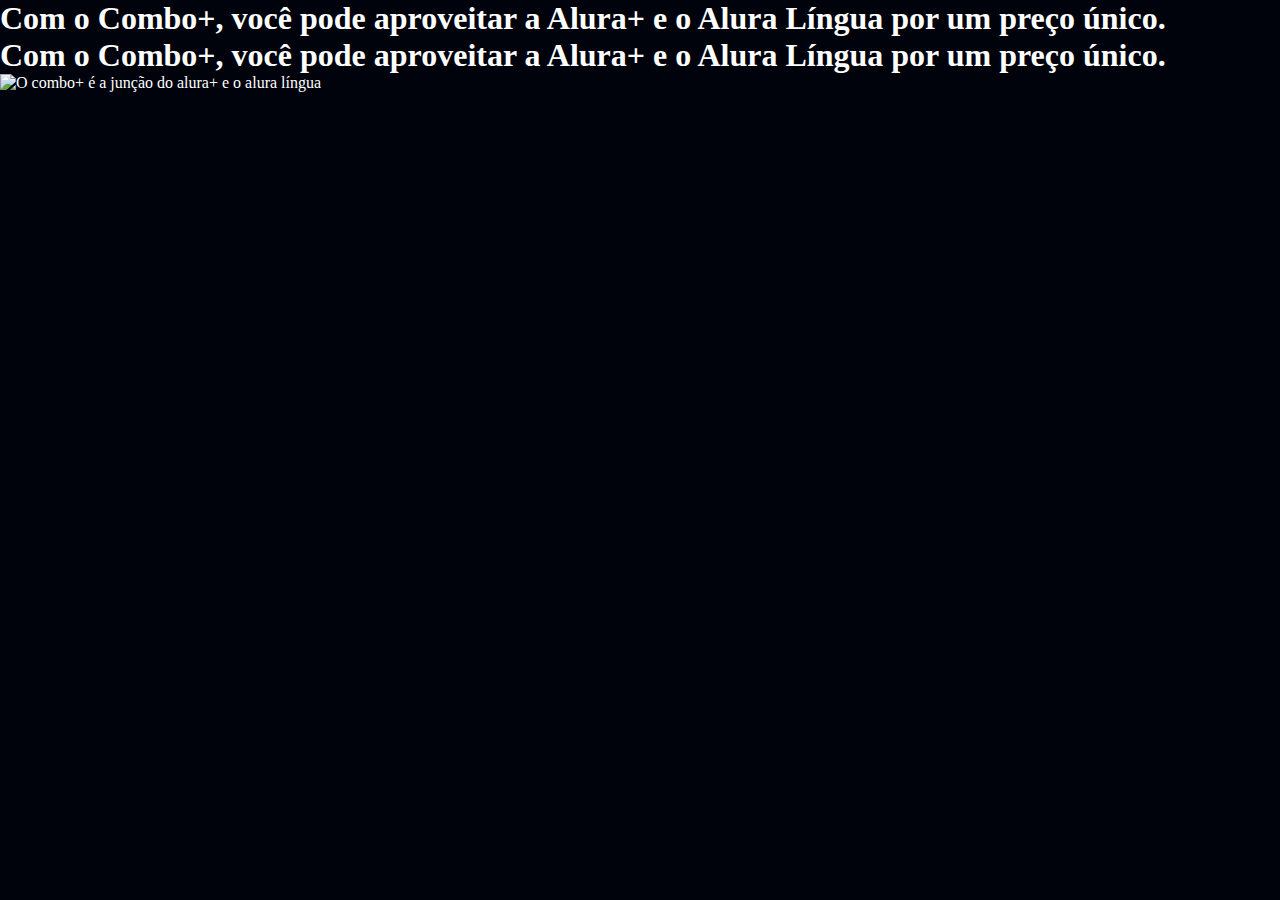
==== index.html @ abab0ed8 "dddd" ====
<!DOCTYPE html>
<html>

<head>
    <title>Alura Plus</title>
    <meta charset="UTF-8">
    <meta name="viewport" content="width=device-width, initial-scale=1">
    <link rel="stylesheet" href="styles.css">
</head>

<body>

</body>

</html>
<body>
    <h1>Com o Combo+, você pode aproveitar a Alura+ e o Alura Língua por um preço único.</h1>
</body>
<body>
    <h1>Com o Combo+, você pode aproveitar a Alura+ e o Alura Língua por um preço único.</h1>
    <img src="Comb1o.png" alt="O combo+ é a junção do alura+ e o alura língua">
</body>
---- styles.css ----
:root {
    --branco-principal: #FFFFFF;
    --cinza-secundario: #C0C0C0;
    --botao-azul: #167BF7;
    --cor-de-fundo: #00030C;
}
body {
    background-color: var(--cor-de-fundo);
    color: var(--branco-principal);
}
* {
    margin: 0;
    padding: 0;
}
.principal {
    background-image: url("img/Background.png");
}
.container {
    height: 100vh;
}
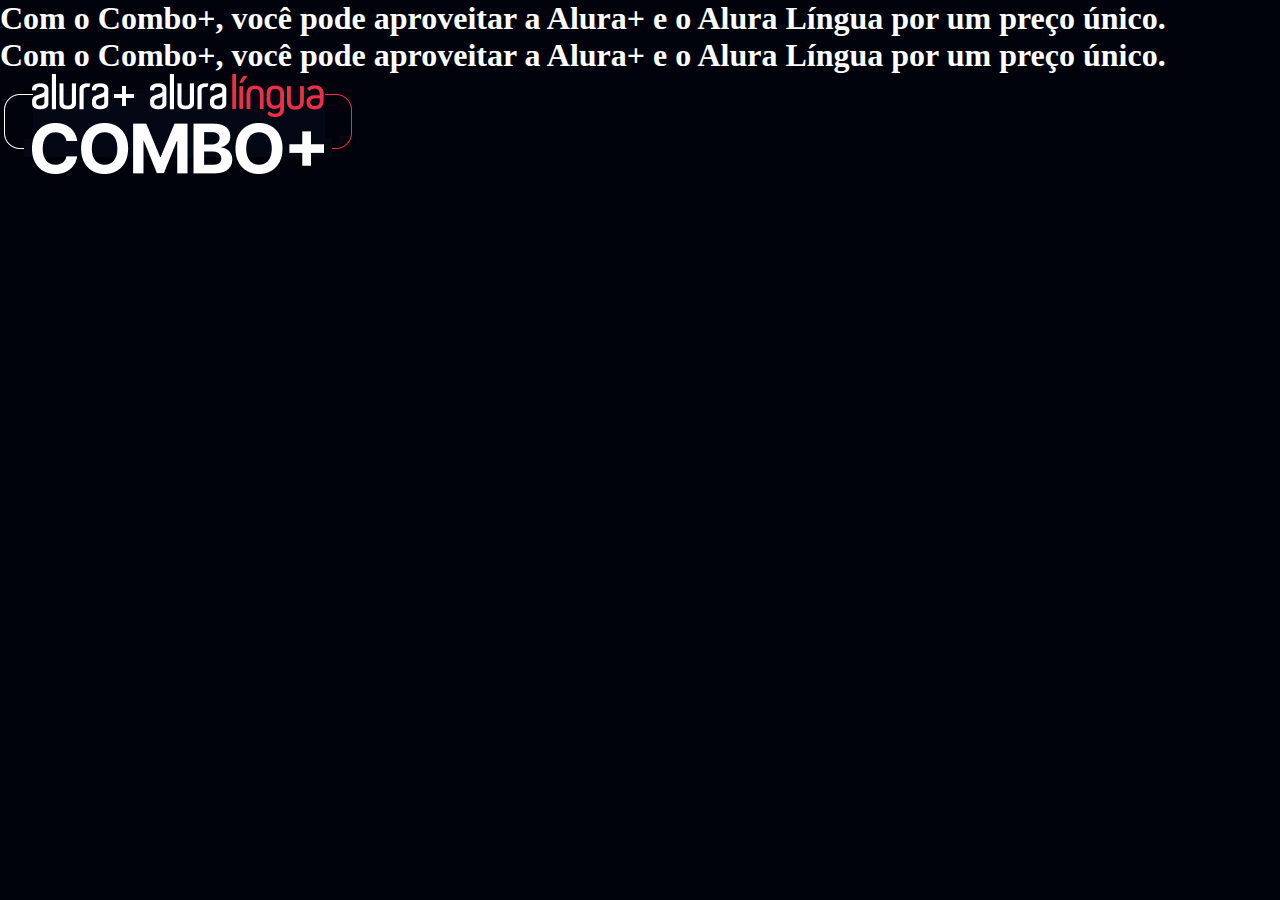
==== commit 50e26d92: "ooooo" ====
--- a/index.html
+++ b/index.html
@@ -18,5 +18,5 @@
 </body>
 <body>
     <h1>Com o Combo+, você pode aproveitar a Alura+ e o Alura Língua por um preço único.</h1>
-    <img src="Comb1o.png" alt="O combo+ é a junção do alura+ e o alura língua">
+    <img src="Combo.png" alt="O combo+ é a junção do alura+ e o alura língua">
 </body>
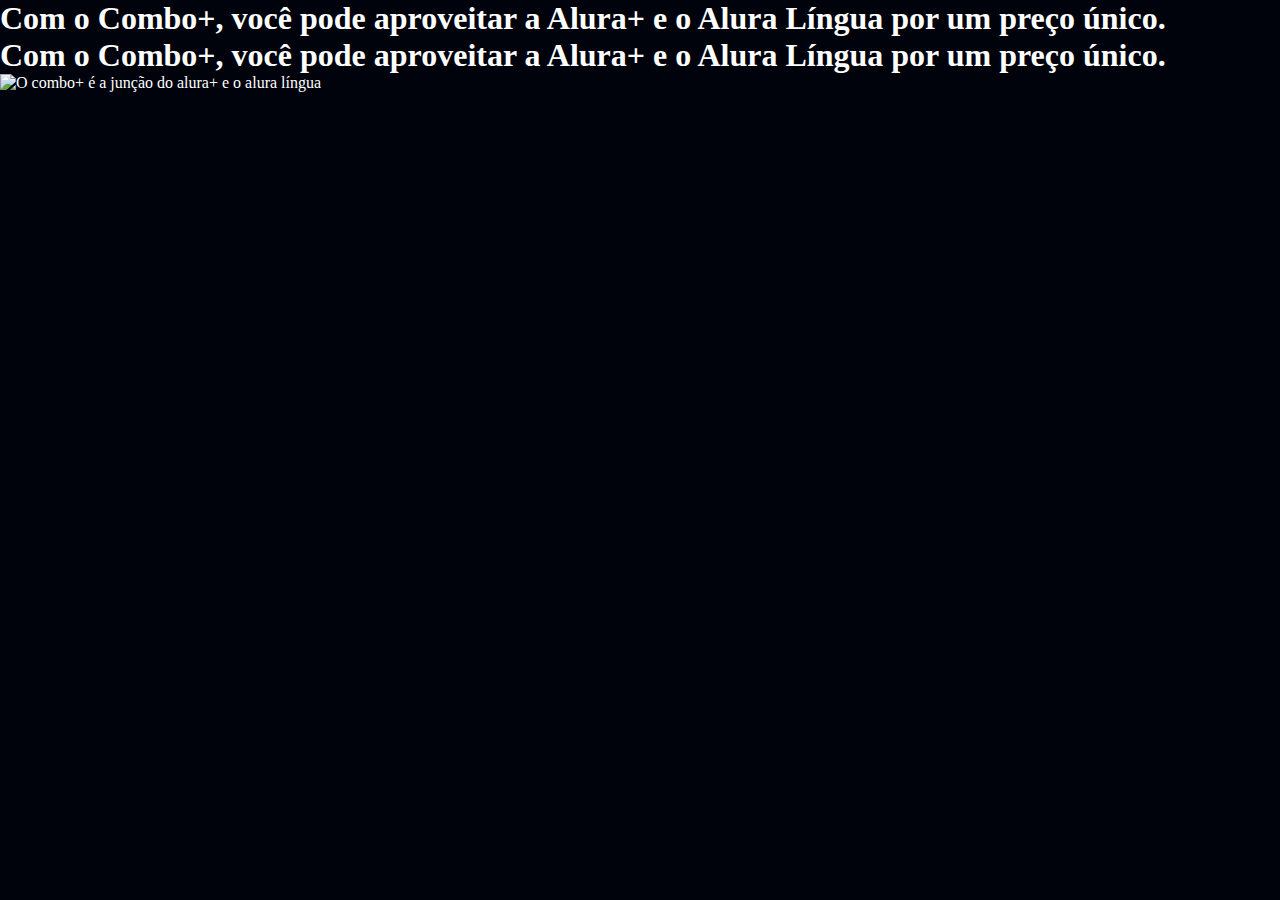
==== commit 44cb9ad0: "ççççççç" ====
--- a/index.html
+++ b/index.html
@@ -18,5 +18,5 @@
 </body>
 <body>
     <h1>Com o Combo+, você pode aproveitar a Alura+ e o Alura Língua por um preço único.</h1>
-    <img src="Combo.png" alt="O combo+ é a junção do alura+ e o alura língua">
+    <img src="alura lingua.png" alt="O combo+ é a junção do alura+ e o alura língua">
 </body>
--- a/styles.css
+++ b/styles.css
@@ -13,7 +13,7 @@
     padding: 0;
 }
 .principal {
-    background-image: url("img/Background.png");
+    background-image: url("Background.png");
 }
 .container {
     height: 100vh;
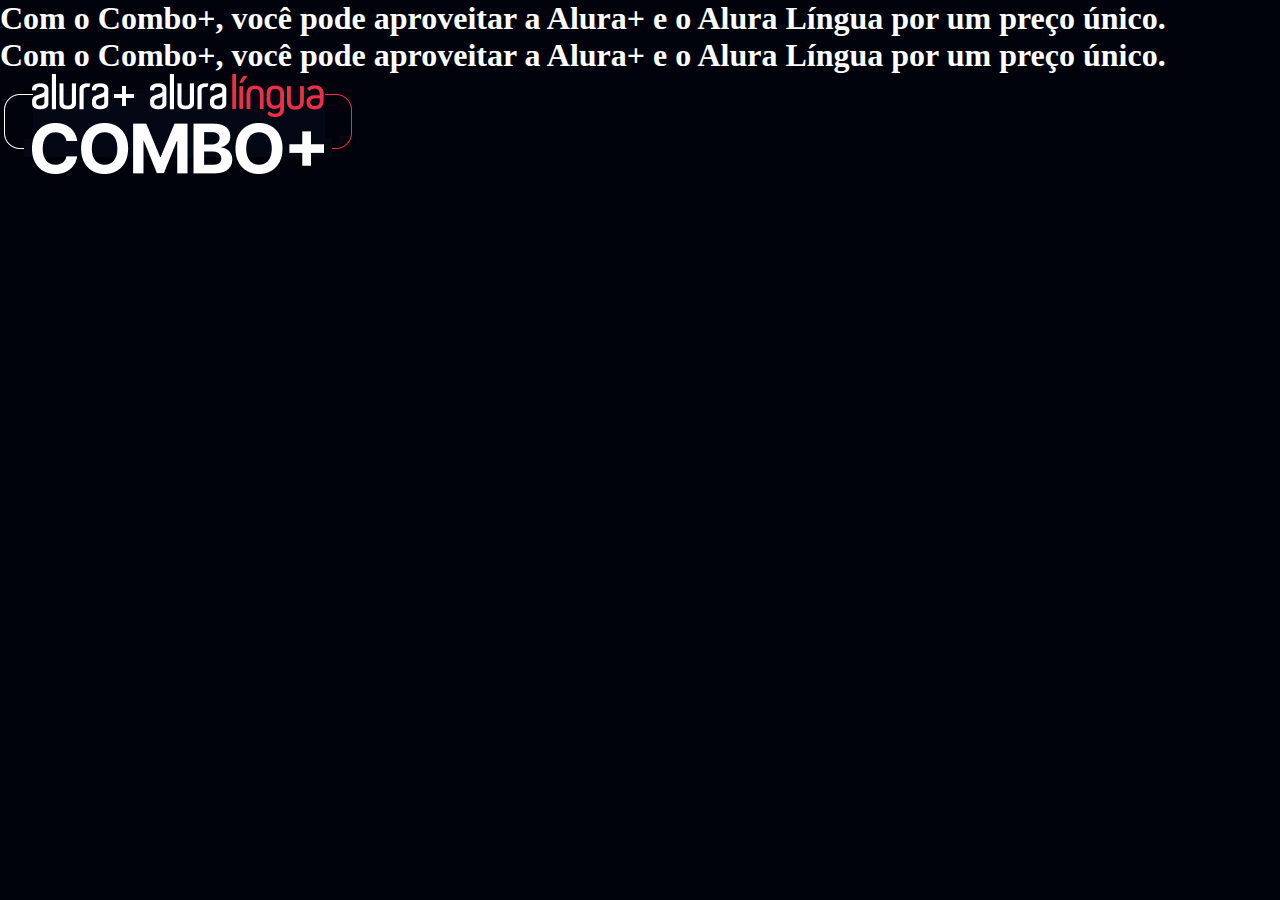
==== commit c4ca02d7: "lll" ====
--- a/index.html
+++ b/index.html
@@ -18,5 +18,5 @@
 </body>
 <body>
     <h1>Com o Combo+, você pode aproveitar a Alura+ e o Alura Língua por um preço único.</h1>
-    <img src="alura lingua.png" alt="O combo+ é a junção do alura+ e o alura língua">
+    <img src="Combo.png" alt="O combo+ é a junção do alura+ e o alura língua">
 </body>
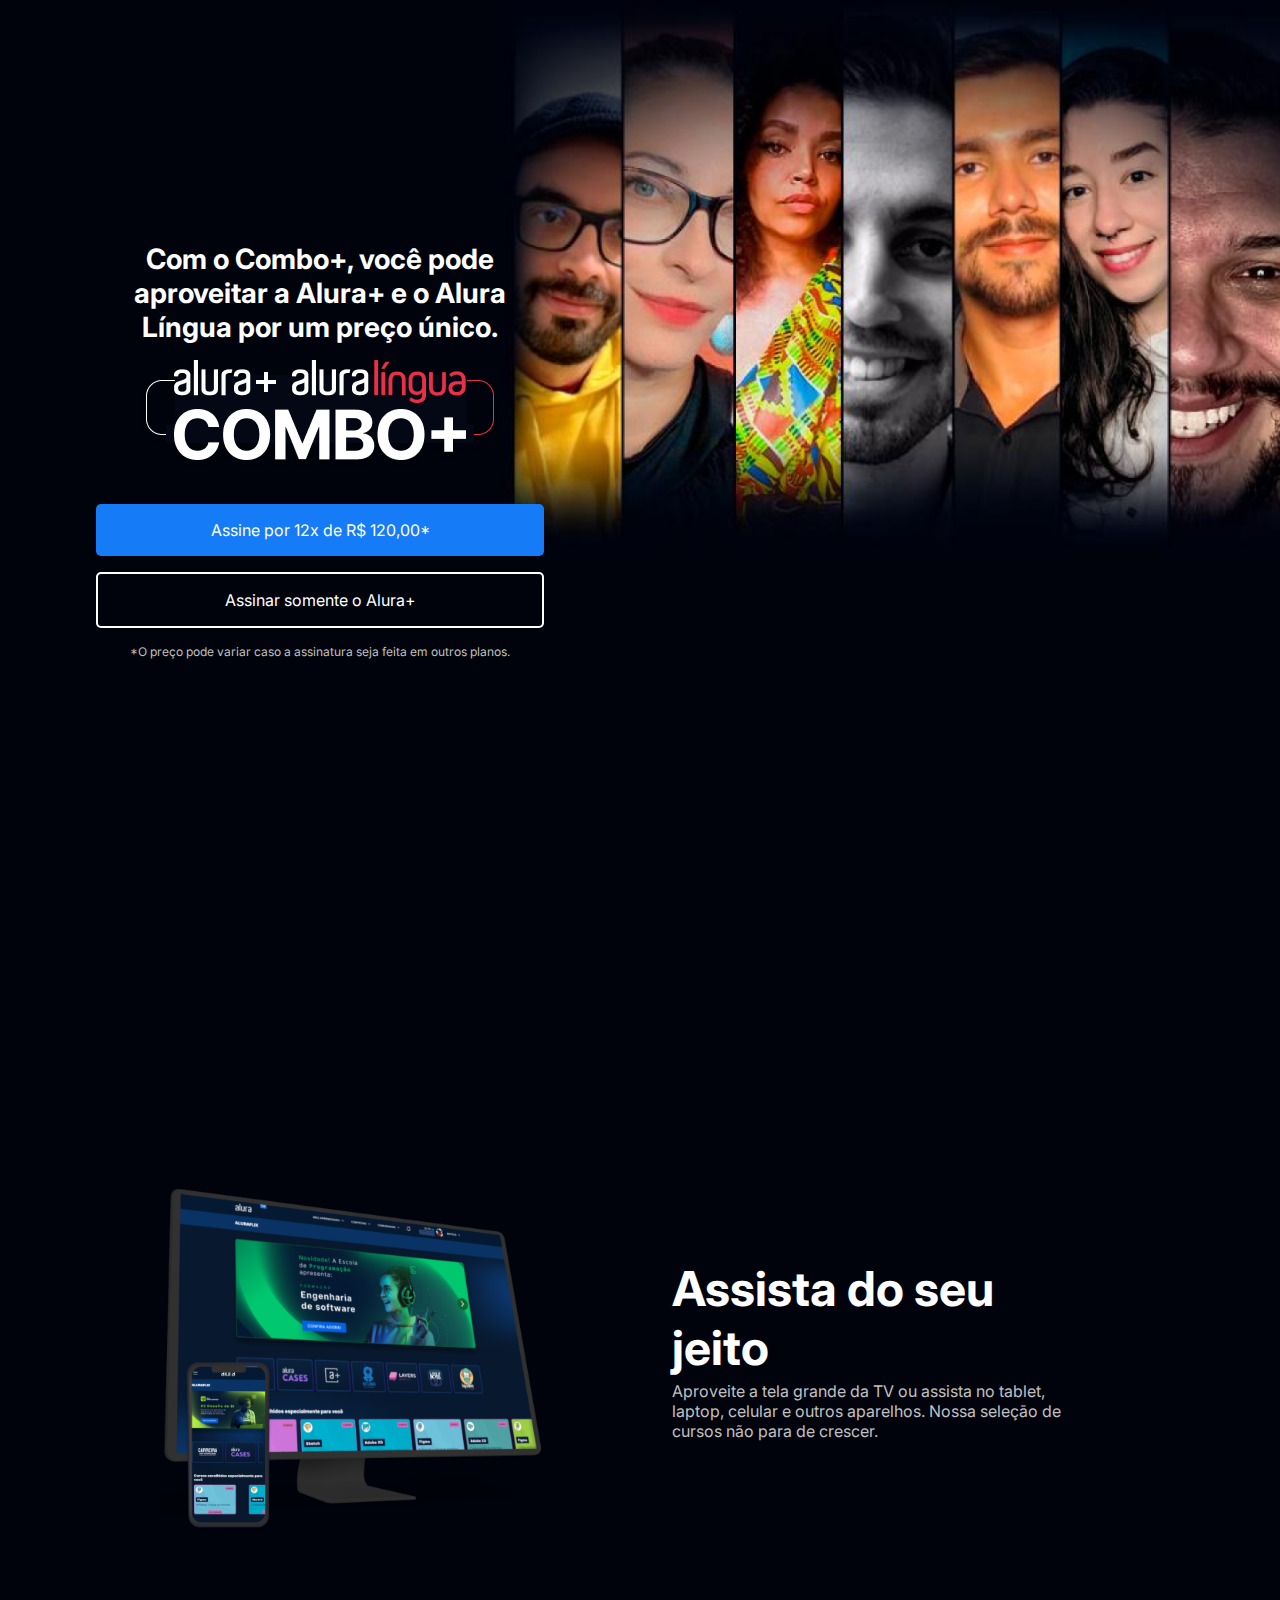
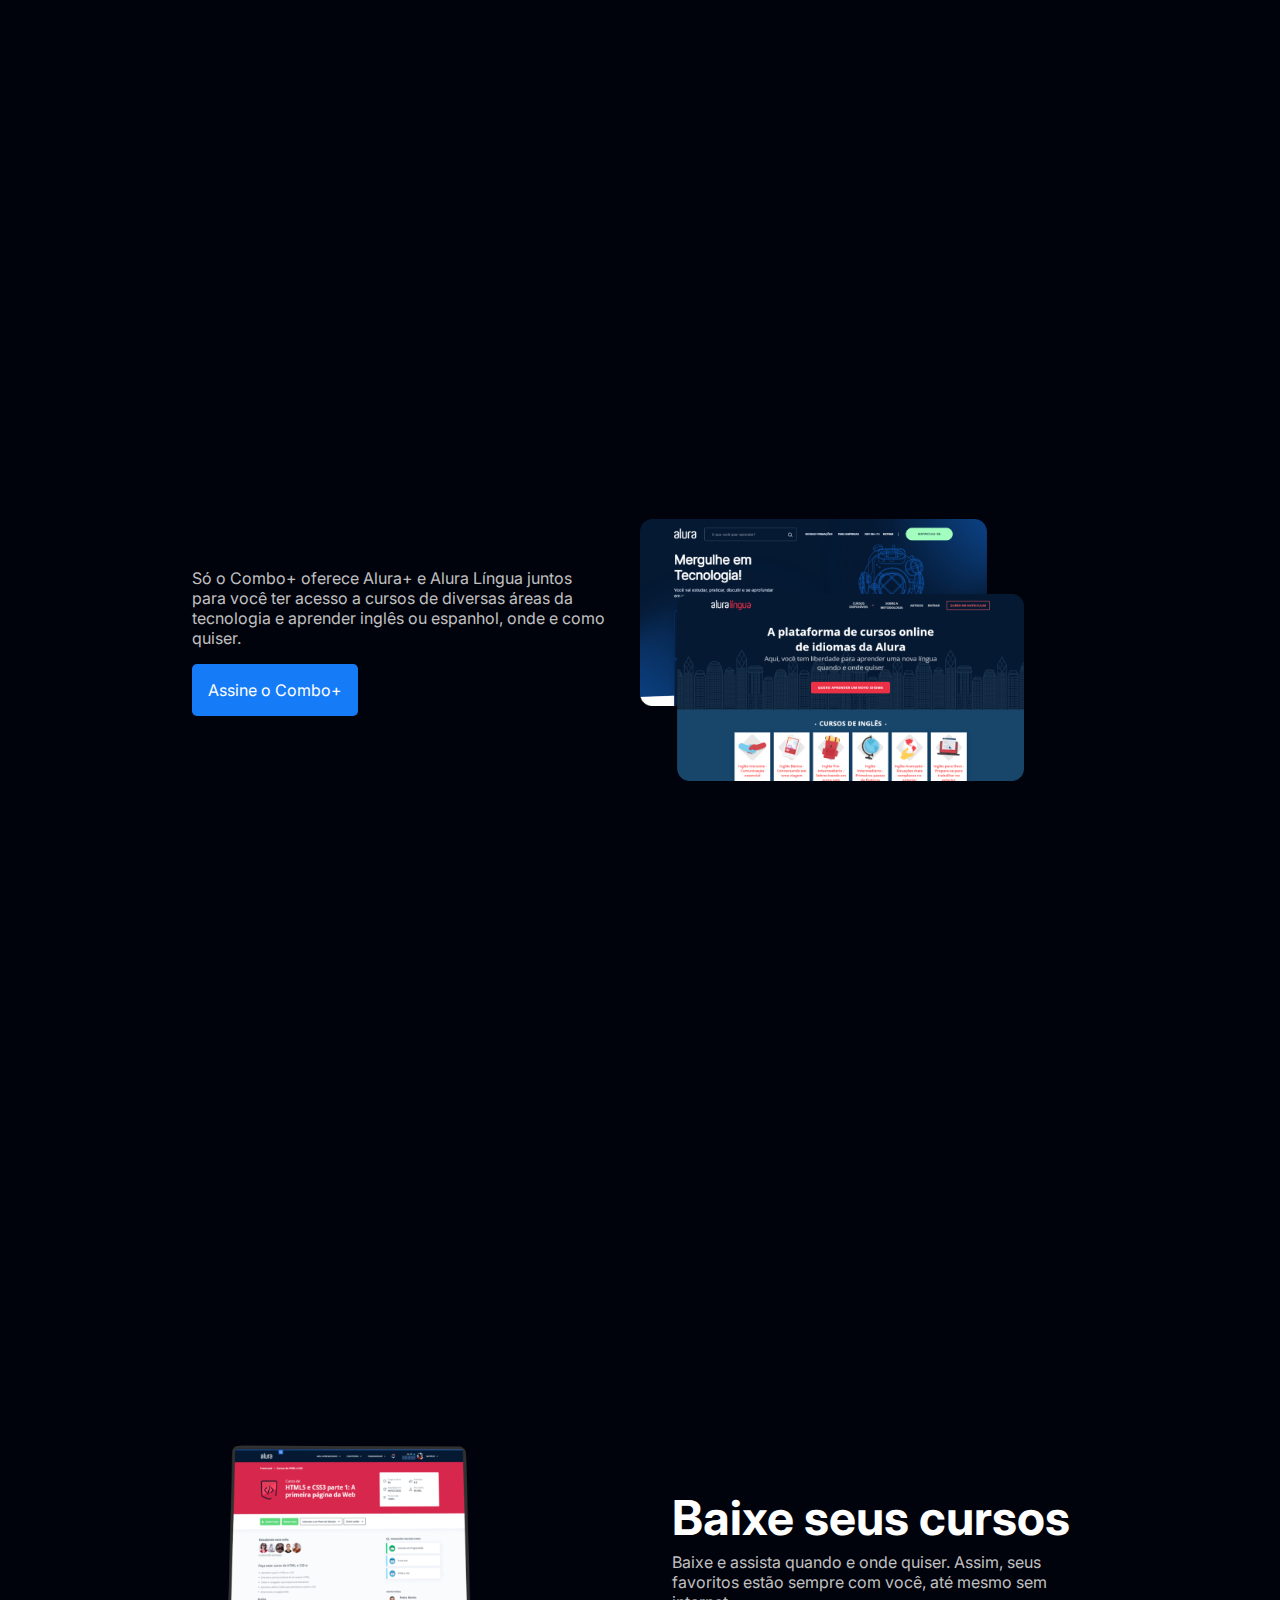
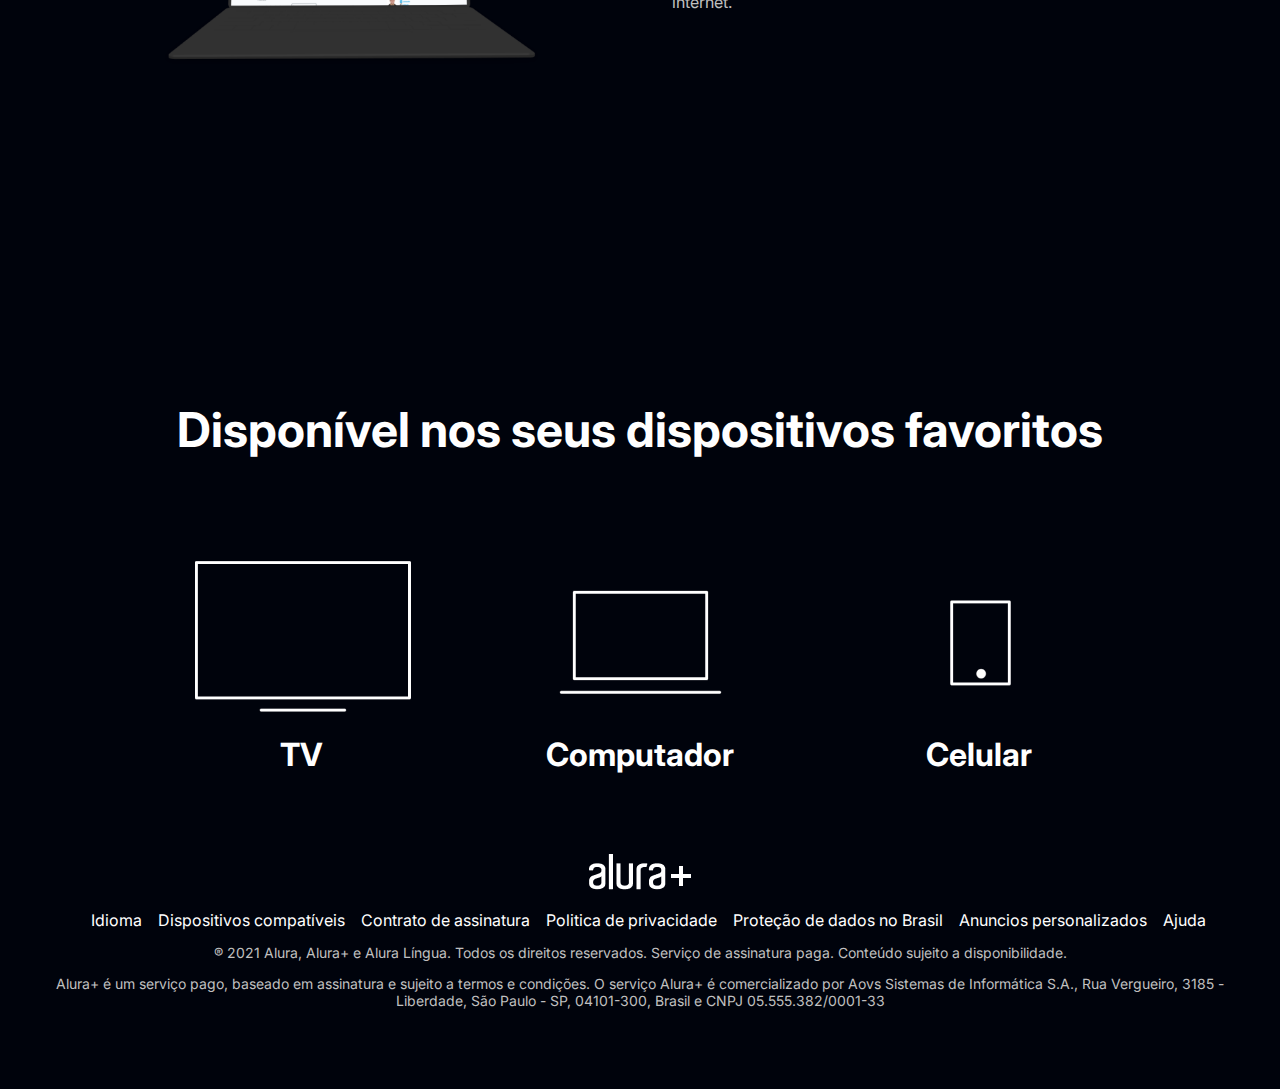
==== commit 1acdc922: "Add files via upload" ====
--- a/index.html
+++ b/index.html
@@ -1,22 +1,107 @@
-<!DOCTYPE html>
-<html>
-
-<head>
-    <title>Alura Plus</title>
-    <meta charset="UTF-8">
-    <meta name="viewport" content="width=device-width, initial-scale=1">
-    <link rel="stylesheet" href="styles.css">
-</head>
-
-<body>
-
-</body>
-
-</html>
-<body>
-    <h1>Com o Combo+, você pode aproveitar a Alura+ e o Alura Língua por um preço único.</h1>
-</body>
-<body>
-    <h1>Com o Combo+, você pode aproveitar a Alura+ e o Alura Língua por um preço único.</h1>
-    <img src="Combo.png" alt="O combo+ é a junção do alura+ e o alura língua">
-</body>
+<!DOCTYPE html>
+<html>
+
+<head>
+    <title>Alura Plus</title>
+    <meta charset="UTF-8">
+    <meta name="viewport" content="width=device-width, initial-scale=1">
+    <link rel="stylesheet" href="styles.css">
+    <link rel="preconnect" href="https://fonts.googleapis.com">
+    <link rel="preconnect" href="https://fonts.gstatic.com" crossorigin>
+    <link href="https://fonts.googleapis.com/css2?family=Inter:wght@400;700&display=swap" rel="stylesheet">
+</head>
+
+<body>
+    <section class="principal container">
+        <div class="container__caixa">
+            <h1 class="container__titulo">Com o Combo+, você pode aproveitar a Alura+ e o Alura Língua por um preço
+                único.</h1>
+            <img src="img/Combo.png" alt="O combo+ é a junção do alura+ e o alura língua" class="container__imagem">
+            <a href="www.alura.com.br" class="container__botao">Assine por 12x de R$ 120,00*</a>
+            <a href="www.alura.com.br" class="container__botao botao_secundario">Assinar somente o Alura+</a>
+            <p class="container__aviso">*O preço pode variar caso a assinatura seja feita em outros planos.</p>
+        </div>
+    </section>
+
+    <section class="container secundario">
+        <img src="img/Plataformas.png" alt="Um monitor e um celular com a alura plus aberta" class="secundario__imagem">
+        <div class="container__descricao">
+            <h2 class="descricao__titulo">Assista do seu jeito</h2>
+            <p class="descricao__texto">Aproveite a tela grande da TV ou assista no tablet, laptop, celular e outros
+                aparelhos. Nossa seleção de cursos não para de crescer.</p>
+        </div>
+    </section>
+
+    <section class="container secundario">
+        <div class="container__descricao">
+            <p class="descricao__texto">
+                Só o Combo+ oferece Alura+ e Alura Língua juntos para você ter acesso a cursos de diversas áreas da
+                tecnologia e aprender inglês ou espanhol, onde e como quiser.
+            </p>
+            <a href="www.alura.com.br" class="container__botao secundario__botao" container>Assine o Combo+</a>
+        </div>
+        <img src="img/Telas.png" alt="Tela do alura+ e alura língua" class="secundario__imagem">
+    </section>
+
+    <section class="container secundario">
+        <img src="img/Notebook.png" alt="Notebook com a página do curso HTML5 e CSS3 da Alura aberta"
+            class="secundario__imagem">
+        <div class="container__descricao">
+            <h2 class="descricao__titulo">Baixe seus cursos</h2>
+            <p class="descricao__texto">Baixe e assista quando e onde quiser. Assim, seus favoritos estão sempre com
+                você, até mesmo sem internet.</p>
+        </div>
+    </section>
+    
+    <section class="dispositivos">
+        <h2 class="dispositivos__titulo">Disponível nos seus dispositivos favoritos</h2>
+        <ul class="dispositivos__lista">
+            <li>
+                <img src="img/tv.png" alt="Ícone de televisão">
+                <h3 class="lista__item">TV</h3>
+            </li>
+            <li>
+                <img src="img/computador.png" alt="Ícone de computador">
+                <h3 class="lista__item">Computador</h3>
+            </li>
+            <li>
+                <img src="img/celular.png" alt="Ícone de celular">
+                <h3 class="lista__item">Celular</h3>
+            </li>
+        </ul>
+    </section>
+
+    <footer class="rodape">
+        <img src="img/Logo.png" alt="Alura+" class="rodape__logo">
+        <ul class="rodape__lista">
+            <li class="lista__link">
+                <a href="#">Idioma</a>
+            </li>
+            <li class="lista__link">
+                <a href="#">Dispositivos compatíveis</a>
+            </li>
+            <li class="lista__link">
+                <a href="#">Contrato de assinatura</a>
+            </li>
+            <li class="lista__link">
+                <a href="#">Politica de privacidade</a>
+            </li>
+            <li class="lista__link">
+                <a href="#">Proteção de dados no Brasil</a>
+            </li>
+            <li class="lista__link">
+                <a href="#">Anuncios personalizados</a>
+            </li>
+            <li class="lista__link">
+                <a href="#">Ajuda</a>
+            </li>
+        </ul>
+        <p class="rodape__texto">® 2021 Alura, Alura+ e Alura Língua. Todos os direitos reservados. Serviço de
+            assinatura paga. Conteúdo sujeito a disponibilidade.</p>
+        <p class="rodape__texto">Alura+ é um serviço pago, baseado em assinatura e sujeito a termos e condições. O
+            serviço Alura+ é comercializado por Aovs Sistemas de Informática S.A., Rua Vergueiro, 3185 - Liberdade, São
+            Paulo - SP, 04101-300, Brasil e CNPJ 05.555.382/0001-33</p>
+    </footer>
+</body>
+
+</html>--- a/styles.css
+++ b/styles.css
@@ -1,20 +1,142 @@
-:root {
-    --branco-principal: #FFFFFF;
-    --cinza-secundario: #C0C0C0;
-    --botao-azul: #167BF7;
-    --cor-de-fundo: #00030C;
-}
-body {
-    background-color: var(--cor-de-fundo);
-    color: var(--branco-principal);
-}
-* {
-    margin: 0;
-    padding: 0;
-}
-.principal {
-    background-image: url("Background.png");
-}
-.container {
-    height: 100vh;
-}
+:root {
+    --branco-principal: #FFFFFF;
+    --cinza-secundario: #C0C0C0;
+    --botao-azul: #167BF7;
+    --cor-de-fundo: #00030C;
+    --fonte-principal: 'Inter';
+}
+
+body {
+    background-color: var(--cor-de-fundo);
+    color: var(--branco-principal);
+    font-family: var(--fonte-principal);
+    font-size: 16px;
+    font-weight: 400;
+}
+
+* {
+    margin: 0;
+    padding: 0;
+}
+
+.principal {
+    background-image: url("img/Background.png");
+    background-repeat: no-repeat;
+    background-size: contain;
+    align-items: center;
+    text-align: center;
+}
+
+.container {
+    height: 100vh;
+    display: grid;
+    grid-template-columns: 50% 50%;
+}
+
+.container__botao {
+    background-color: var(--botao-azul);
+    border-radius: 5px;
+    padding: 1em;
+    color: var(--branco-principal);
+    display: block;
+    text-decoration: none;
+    margin-bottom: 1em;
+}
+
+.botao_secundario {
+    background-color: transparent;
+    border: 2px solid var(--branco-principal)
+}
+
+.container__aviso {
+    font-size: 12px;
+    color: var(--cinza-secundario);
+}
+
+.container__titulo {
+    font-size: 28px;
+    font-weight: 700;
+}
+
+.container__imagem {
+    margin: 1em 0 2em 0;
+}
+
+.container__caixa {
+    margin: 0 6em;
+}
+
+.secundario__imagem {
+    width: 80%;
+}
+
+.secundario {
+    align-items: center;
+    margin: 0 10em;
+}
+
+.descricao__titulo {
+    font-weight: 700;
+    font-size: 48px;
+    color: var(--branco-principal);
+    margin-bottom: 0.1em;
+}
+
+.descricao__texto {
+    color: var(--cinza-secundario);
+}
+
+.secundario__botao {
+    display: inline-block;
+    margin-top: 1em;
+}
+
+.container__descricao {
+    padding: 2em;
+}
+
+.dispositivos__lista {
+    display: flex;
+    justify-content: center;
+    list-style-type: none;
+    margin: 5em 0;
+}
+
+.dispositivos {
+    text-align: center;
+}
+
+.dispositivos__titulo {
+    font-size: 48px;
+    color: var(--branco-principal);
+}
+
+.lista__item {
+    font-size: 32px;
+    color: var(--branco-principal);
+}
+
+.rodape {
+    text-align: center;
+    margin: 5em 3em;
+}
+
+.rodape__lista {
+    display: flex;
+    justify-content: center;
+    list-style-type: none;
+    margin-top: 1em;
+}
+
+.lista__link a{
+    text-decoration: none;
+    color: var(--branco-principal);
+    margin-left: 1em;
+}
+
+.rodape__texto {
+    margin: 1em 0;
+    color: var(--cinza-secundario);
+    font-size: 14px;
+}
+
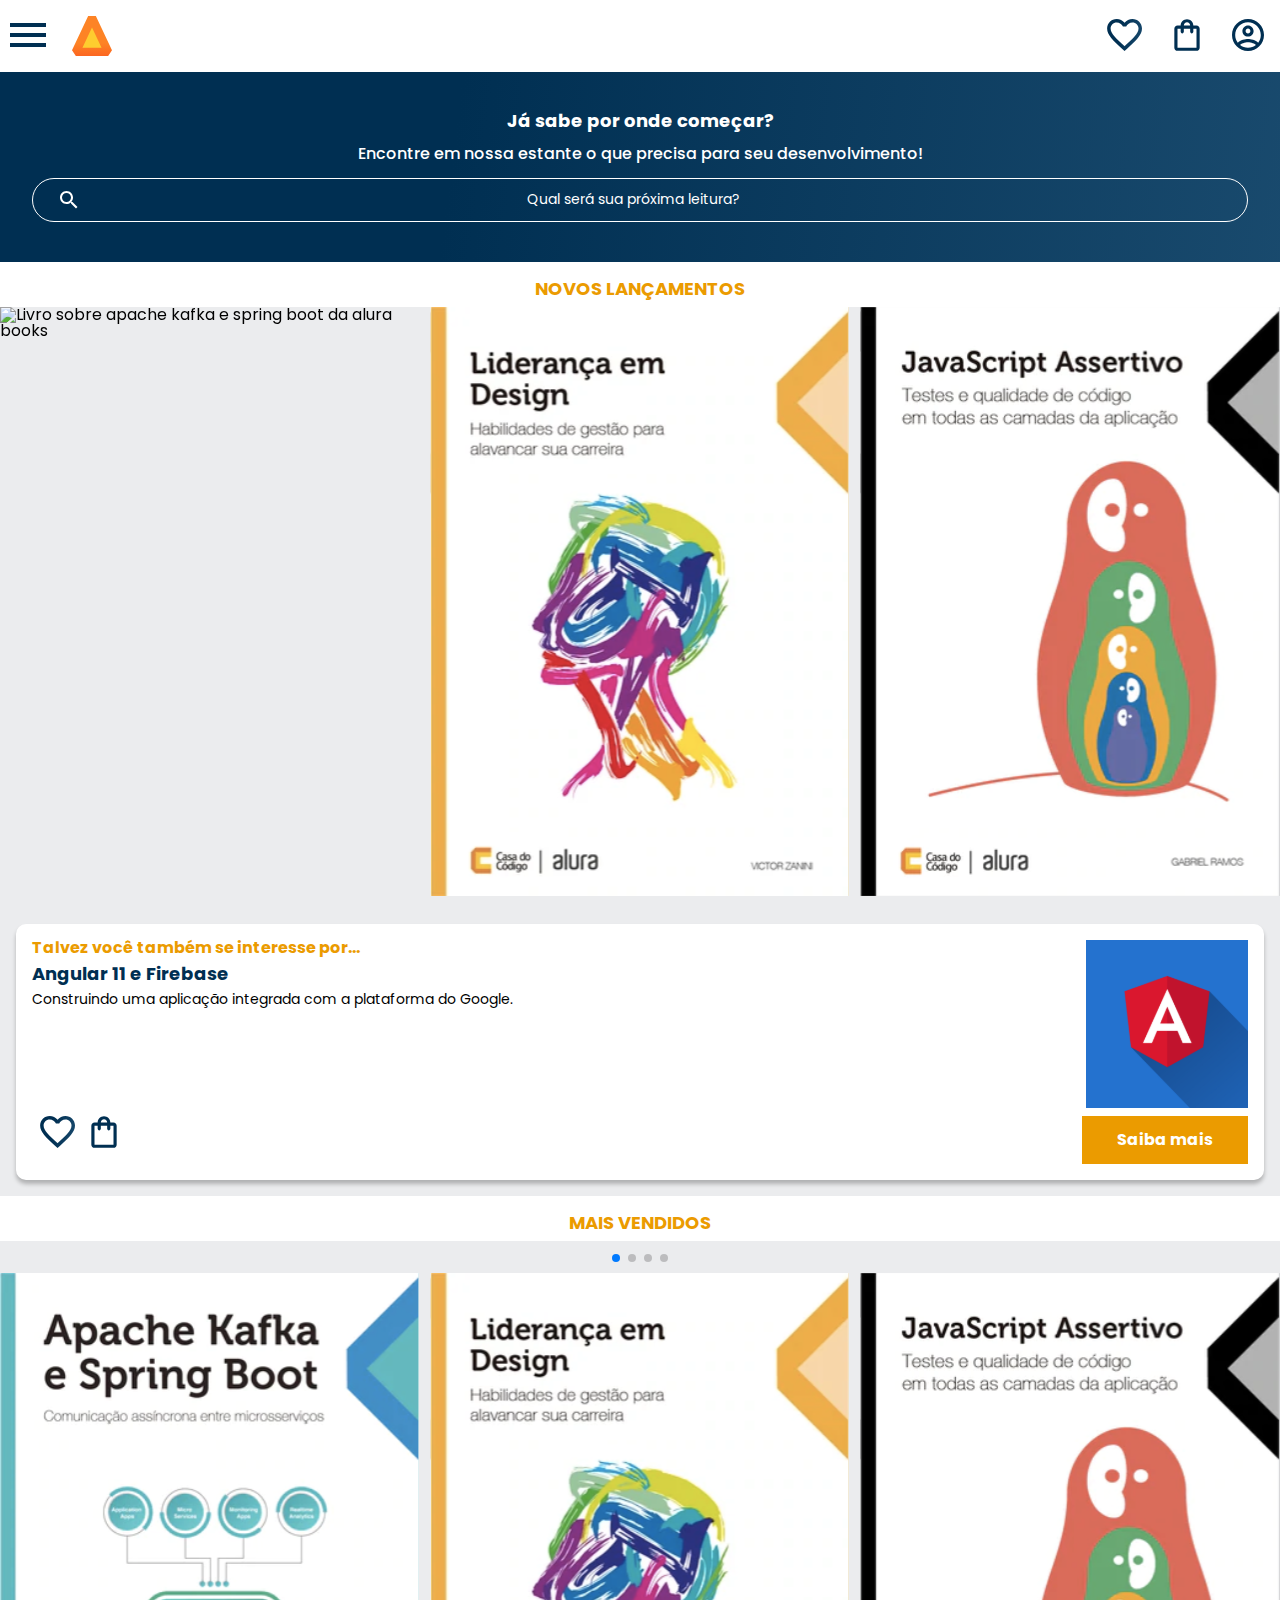
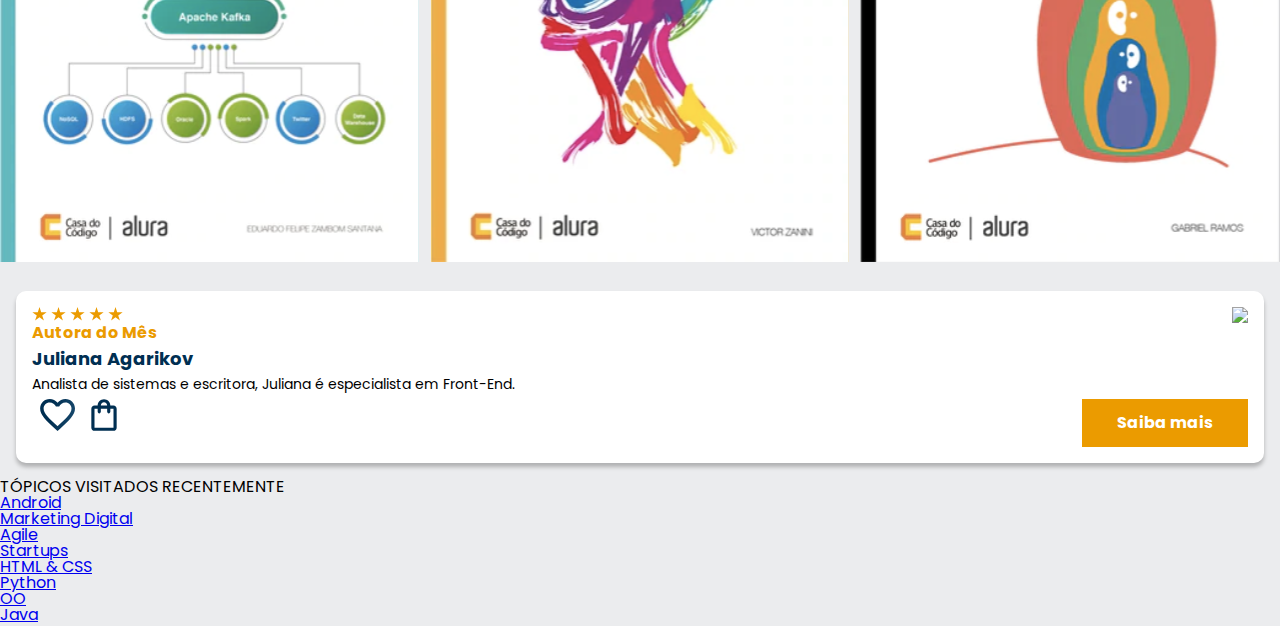
==== commit cfa74d88: "ooo" ====
--- a/index.html
+++ b/index.html
@@ -2,106 +2,208 @@
 <html>
 
 <head>
-    <title>Alura Plus</title>
-    <meta charset="UTF-8">
-    <meta name="viewport" content="width=device-width, initial-scale=1">
-    <link rel="stylesheet" href="styles.css">
-    <link rel="preconnect" href="https://fonts.googleapis.com">
-    <link rel="preconnect" href="https://fonts.gstatic.com" crossorigin>
-    <link href="https://fonts.googleapis.com/css2?family=Inter:wght@400;700&display=swap" rel="stylesheet">
+  <meta charset="UTF-8">
+  <meta name="viewport" content="width=device-width, initial-scale=1.0">
+  <title>AluraBooks</title>
+  <link rel="stylesheet" href="reset.css">
+  <link rel="preconnect" href="https://fonts.googleapis.com">
+  <link rel="preconnect" href="https://fonts.gstatic.com" crossorigin>
+  <link href="https://fonts.googleapis.com/css2?family=Poppins:wght@300;400;500;700&display=swap" rel="stylesheet">
+  <link rel="stylesheet" href="https://cdn.jsdelivr.net/npm/swiper@11/swiper-bundle.min.css" />
+  <link rel="stylesheet" href="styles.css">
 </head>
 
 <body>
-    <section class="principal container">
-        <div class="container__caixa">
-            <h1 class="container__titulo">Com o Combo+, você pode aproveitar a Alura+ e o Alura Língua por um preço
-                único.</h1>
-            <img src="img/Combo.png" alt="O combo+ é a junção do alura+ e o alura língua" class="container__imagem">
-            <a href="www.alura.com.br" class="container__botao">Assine por 12x de R$ 120,00*</a>
-            <a href="www.alura.com.br" class="container__botao botao_secundario">Assinar somente o Alura+</a>
-            <p class="container__aviso">*O preço pode variar caso a assinatura seja feita em outros planos.</p>
-        </div>
-    </section>
-
-    <section class="container secundario">
-        <img src="img/Plataformas.png" alt="Um monitor e um celular com a alura plus aberta" class="secundario__imagem">
-        <div class="container__descricao">
-            <h2 class="descricao__titulo">Assista do seu jeito</h2>
-            <p class="descricao__texto">Aproveite a tela grande da TV ou assista no tablet, laptop, celular e outros
-                aparelhos. Nossa seleção de cursos não para de crescer.</p>
-        </div>
-    </section>
-
-    <section class="container secundario">
-        <div class="container__descricao">
-            <p class="descricao__texto">
-                Só o Combo+ oferece Alura+ e Alura Língua juntos para você ter acesso a cursos de diversas áreas da
-                tecnologia e aprender inglês ou espanhol, onde e como quiser.
-            </p>
-            <a href="www.alura.com.br" class="container__botao secundario__botao" container>Assine o Combo+</a>
-        </div>
-        <img src="img/Telas.png" alt="Tela do alura+ e alura língua" class="secundario__imagem">
-    </section>
-
-    <section class="container secundario">
-        <img src="img/Notebook.png" alt="Notebook com a página do curso HTML5 e CSS3 da Alura aberta"
-            class="secundario__imagem">
-        <div class="container__descricao">
-            <h2 class="descricao__titulo">Baixe seus cursos</h2>
-            <p class="descricao__texto">Baixe e assista quando e onde quiser. Assim, seus favoritos estão sempre com
-                você, até mesmo sem internet.</p>
-        </div>
-    </section>
-    
-    <section class="dispositivos">
-        <h2 class="dispositivos__titulo">Disponível nos seus dispositivos favoritos</h2>
-        <ul class="dispositivos__lista">
-            <li>
-                <img src="img/tv.png" alt="Ícone de televisão">
-                <h3 class="lista__item">TV</h3>
-            </li>
-            <li>
-                <img src="img/computador.png" alt="Ícone de computador">
-                <h3 class="lista__item">Computador</h3>
-            </li>
-            <li>
-                <img src="img/celular.png" alt="Ícone de celular">
-                <h3 class="lista__item">Celular</h3>
-            </li>
+  <header class="cabeçalho">
+    <div class="container">
+      <input type="checkbox" id="menu" class="container__botao">
+      <label for="menu">
+        <span class="cabeçalho__menu-hamburguer container__imagem"></span>
+      </label>
+      <ul class="lista-menu">
+        <li class="lista-menu__titulo">Categorias</li>
+        <li class="lista-menu__item">
+          <a href="#" class="lista-menu__link">Programação</a>
+        </li>
+        <li class="lista-menu__item">
+          <a href="#" class="lista-menu__link">Front-end</a>
+        </li>
+        <li class="lista-menu__item">
+          <a href="#" class="lista-menu__link">Infraestrutura</a>
+        </li>
+        <li class="lista-menu__item">
+          <a href="#" class="lista-menu__link">Business</a>
+        </li>
+        <li class="lista-menu__item">
+          <a href="#" class="lista-menu__link">Design & UX</a>
+        </li>
+      </ul>
+      <img src="img/Logo.svg" alt="Logo da Alurabooks" class="container__imagem">
+    </div>
+    <div class="container">
+      <a href="#"><img src="img/Favoritos.svg" alt="Meus favoritos" class="container__imagem"></a>
+      <a href="#"><img src="img/Compras.svg" alt="Carrinhos de compras" class="container__imagem"></a>
+      <a href="#"><img src="img/Usuario.svg" alt="Meu perfil" class="container__imagem"></a>
+    </div>
+  </header>
+
+  <section class="banner">
+    <h2 class="banner__titulo">Já sabe por onde começar?</h2>
+    <p class="banner__texto">Encontre em nossa estante o que precisa para seu desenvolvimento!</p>
+    <input type="search" class="banner__pesquisa" placeholder="Qual será sua próxima leitura?">
+  </section>
+
+  <section class="carrossel">
+    <h2 class="carrossel__titulo">Novos lançamentos</h2>
+    <!-- Slider main container -->
+    <div class="swiper">
+      <!-- Additional required wrapper -->
+      <div class="swiper-wrapper">
+        <!-- Slides -->
+        <div class="swiper-slide"><img src="img/Apachekafka.svg"
+            alt="Livro sobre apache kafka e spring boot da alura books"></div>
+        <div class="swiper-slide"><img src="img/Liderança.svg"
+            alt="Livro sobre liderança em design design da alura books"></div>
+        <div class="swiper-slide"><img src="img/Javascript.svg" alt="Livro sobre javascript assertivo da alura books">
+        </div>
+        <div class="swiper-slide">
+          <img src="img/Guia Front-end.svg" alt="Livro Guia front end" />
+        </div>
+        <div class="swiper-slide">
+          <img src="img/Portugol.svg" alt="Livro sobre portugol" />
+        </div>
+        <div class="swiper-slide">
+          <img src="img/Acessibilidade.svg" alt="Livro sobre acessibilidade" />
+        </div>
+      </div>
+
+      <!-- If we need navigation buttons -->
+      <div class="swiper-button-prev"></div>
+      <div class="swiper-button-next"></div>
+
+    </div>
+
+    <div class="card">
+      <div class="card__descrição">
+        <div class="descrição">
+          <h3 class="descrição__titulo">Talvez você também se interesse por...</h3>
+          <h2 class="descrição__titulo-livro">Angular 11 e Firebase</h2>
+          <p class="descrição__texto">
+            Construindo uma aplicação integrada com a plataforma do Google.
+          </p>
+        </div>
+        <img src="img/Angular.svg" class="descrição__imagem" />
+      </div>
+      <div class="card__botões">
+        <ul class="botões">
+          <li class="botões__item">
+            <img src="img/Favoritos.svg" alt="Favoritar livro" />
+          </li>
+          <li class="botões__item">
+            <img src="img/Compras.svg" alt="Adicionar no carrinho de compras" />
+          </li>
         </ul>
-    </section>
-
-    <footer class="rodape">
-        <img src="img/Logo.png" alt="Alura+" class="rodape__logo">
-        <ul class="rodape__lista">
-            <li class="lista__link">
-                <a href="#">Idioma</a>
-            </li>
-            <li class="lista__link">
-                <a href="#">Dispositivos compatíveis</a>
-            </li>
-            <li class="lista__link">
-                <a href="#">Contrato de assinatura</a>
-            </li>
-            <li class="lista__link">
-                <a href="#">Politica de privacidade</a>
-            </li>
-            <li class="lista__link">
-                <a href="#">Proteção de dados no Brasil</a>
-            </li>
-            <li class="lista__link">
-                <a href="#">Anuncios personalizados</a>
-            </li>
-            <li class="lista__link">
-                <a href="#">Ajuda</a>
-            </li>
+        <a href="#" class="botões__ancora">Saiba mais</a>
+      </div>
+    </div>
+
+  </section>
+
+  <section class=”carrossel”>
+    <h2 class="carrossel__titulo">Mais vendidos</h2>
+    <div class="swiper">
+      <!-- Additional required wrapper -->
+      <!-- If we need pagination -->
+      <div class="swiper-pagination"></div>
+
+      <div class="swiper-wrapper">
+        <!-- Slides -->
+        <div class="swiper-slide"><img src="img/ApacheKafka.svg"
+            alt="Livro sobre apache kafka e spring boot da alura books"></div>
+        <div class="swiper-slide"><img src="img/Liderança.svg" alt="Livro sobre liderança em design da alura books">
+        </div>
+        <div class="swiper-slide"><img src="img/Javascript.svg" alt="Livro sobre javascript assertivo da alurabooks">
+        </div>
+        <div class="swiper-slide"><img src="img/Guia Front-end.svg" alt="Livro Guia front end"></div>
+        <div class="swiper-slide"><img src="img/Portugol.svg" alt="Livro sobre portugol"></div>
+        <div class="swiper-slide"><img src="img/Acessibilidade.svg" alt="livro sobre acessibilidade"></div>
+      </div>
+
+      <!-- If we need navigation buttons -->
+      <div class="swiper-button-prev"></div>
+      <div class="swiper-button-next"></div>
+    </div>
+
+    <div class="card">
+      <!-- 1º linha -->
+      <div class="card__descrição">
+        <!-- 1º coluna -->
+        <div class="descrição">
+          <img src="img/Estrelinhas.svg" alt="Avaliação 5 estrelas">
+          <h3 class="descrição__titulo">Autora do Mês</h3>
+          <h2 class="descrição__titulo-livro">Juliana Agarikov</h2>
+          <p class="descrição__texto">Analista de sistemas e escritora, Juliana é especialista em Front-End.
+          </p>
+        </div>
+        <!-- 2º coluna -->
+        <img src="img/Escritora.svg" class="descrição__imagem">
+      </div>
+
+      <!-- 2º linha -->
+      <div class="card__botões">
+        <!-- 1º coluna -->
+        <ul class="botões">
+          <li class="botões__item"><img src="img/Favoritos.svg" alt="Favoritar livro"></li>
+          <li class="botões__item"><img src="img/Compras.svg" alt="Adicionar no carrinho de compras"></li>
         </ul>
-        <p class="rodape__texto">® 2021 Alura, Alura+ e Alura Língua. Todos os direitos reservados. Serviço de
-            assinatura paga. Conteúdo sujeito a disponibilidade.</p>
-        <p class="rodape__texto">Alura+ é um serviço pago, baseado em assinatura e sujeito a termos e condições. O
-            serviço Alura+ é comercializado por Aovs Sistemas de Informática S.A., Rua Vergueiro, 3185 - Liberdade, São
-            Paulo - SP, 04101-300, Brasil e CNPJ 05.555.382/0001-33</p>
-    </footer>
+        <!-- 2º coluna -->
+        <a href="#" class="botões__ancora">Saiba mais</a>
+      </div>
+    </div>
+
+
+
+  </section>
+
+  <section class="tópicos">
+    <h2 class="tópicos__titulo">TÓPICOS VISITADOS RECENTEMENTE</h2>
+    <ul class="tópicos__lista">
+      <li class="tópicos__item"><a href="#" class="tópicos__link">Android</a></li>
+      <li class="tópicos__item">
+        <a href="#" class="tópicos__link">Marketing Digital</a>
+      </li>
+      <li class="tópicos__item">
+        <a href="#" class="tópicos__link">Agile</a>
+      </li>
+      <li class="tópicos__item">
+        <a href="#" class="tópicos__link">Startups</a>
+      </li>
+      <li class="tópicos__item">
+        <a href="#" class="tópicos__link">HTML & CSS</a>
+      </li>
+      <li class="tópicos__item">
+        <a href="#" class="tópicos__link">Python</a>
+      </li>
+      <li class="tópicos__item">
+        <a href="#" class="tópicos__link">OO</a>
+      </li>
+      <li class="tópicos__item">
+        <a href="#" class="tópicos__link">Java</a>
+      </li>
+    </ul>
+  </section>
+
+  <script src="https://cdn.jsdelivr.net/npm/swiper@11/swiper-bundle.min.js"></script>
+  <script>
+    const swiper = new Swiper(".swiper", {
+      spaceBetween: 10,
+      slidesPerView: 3,
+      pagination: {
+        el: ".swiper-pagination",
+        type: "bullets",
+      },
+    });
+  </script>
 </body>
 
 </html>--- a/styles.css
+++ b/styles.css
@@ -1,142 +1,20 @@
+@import url("styles/header.css");
+@import url("styles/banner.css");
+@import url("styles/carrossel.css");
+@import url("styles/topicos.css");
+
 :root {
-    --branco-principal: #FFFFFF;
-    --cinza-secundario: #C0C0C0;
-    --botao-azul: #167BF7;
-    --cor-de-fundo: #00030C;
-    --fonte-principal: 'Inter';
+    --cor-de-fundo: #EBECEE;
+    --branco: #FFFFFF;
+    --laranja: #EB9B00;
+    --azul-degrade: linear-gradient(97.54deg, #002f52 35.49%, #326589 165.37%);
+    --fonte-principal: "Poppins";
+    --azul: #002F52;
 }
 
 body {
     background-color: var(--cor-de-fundo);
-    color: var(--branco-principal);
     font-family: var(--fonte-principal);
     font-size: 16px;
     font-weight: 400;
-}
-
-* {
-    margin: 0;
-    padding: 0;
-}
-
-.principal {
-    background-image: url("img/Background.png");
-    background-repeat: no-repeat;
-    background-size: contain;
-    align-items: center;
-    text-align: center;
-}
-
-.container {
-    height: 100vh;
-    display: grid;
-    grid-template-columns: 50% 50%;
-}
-
-.container__botao {
-    background-color: var(--botao-azul);
-    border-radius: 5px;
-    padding: 1em;
-    color: var(--branco-principal);
-    display: block;
-    text-decoration: none;
-    margin-bottom: 1em;
-}
-
-.botao_secundario {
-    background-color: transparent;
-    border: 2px solid var(--branco-principal)
-}
-
-.container__aviso {
-    font-size: 12px;
-    color: var(--cinza-secundario);
-}
-
-.container__titulo {
-    font-size: 28px;
-    font-weight: 700;
-}
-
-.container__imagem {
-    margin: 1em 0 2em 0;
-}
-
-.container__caixa {
-    margin: 0 6em;
-}
-
-.secundario__imagem {
-    width: 80%;
-}
-
-.secundario {
-    align-items: center;
-    margin: 0 10em;
-}
-
-.descricao__titulo {
-    font-weight: 700;
-    font-size: 48px;
-    color: var(--branco-principal);
-    margin-bottom: 0.1em;
-}
-
-.descricao__texto {
-    color: var(--cinza-secundario);
-}
-
-.secundario__botao {
-    display: inline-block;
-    margin-top: 1em;
-}
-
-.container__descricao {
-    padding: 2em;
-}
-
-.dispositivos__lista {
-    display: flex;
-    justify-content: center;
-    list-style-type: none;
-    margin: 5em 0;
-}
-
-.dispositivos {
-    text-align: center;
-}
-
-.dispositivos__titulo {
-    font-size: 48px;
-    color: var(--branco-principal);
-}
-
-.lista__item {
-    font-size: 32px;
-    color: var(--branco-principal);
-}
-
-.rodape {
-    text-align: center;
-    margin: 5em 3em;
-}
-
-.rodape__lista {
-    display: flex;
-    justify-content: center;
-    list-style-type: none;
-    margin-top: 1em;
-}
-
-.lista__link a{
-    text-decoration: none;
-    color: var(--branco-principal);
-    margin-left: 1em;
-}
-
-.rodape__texto {
-    margin: 1em 0;
-    color: var(--cinza-secundario);
-    font-size: 14px;
-}
-
+}